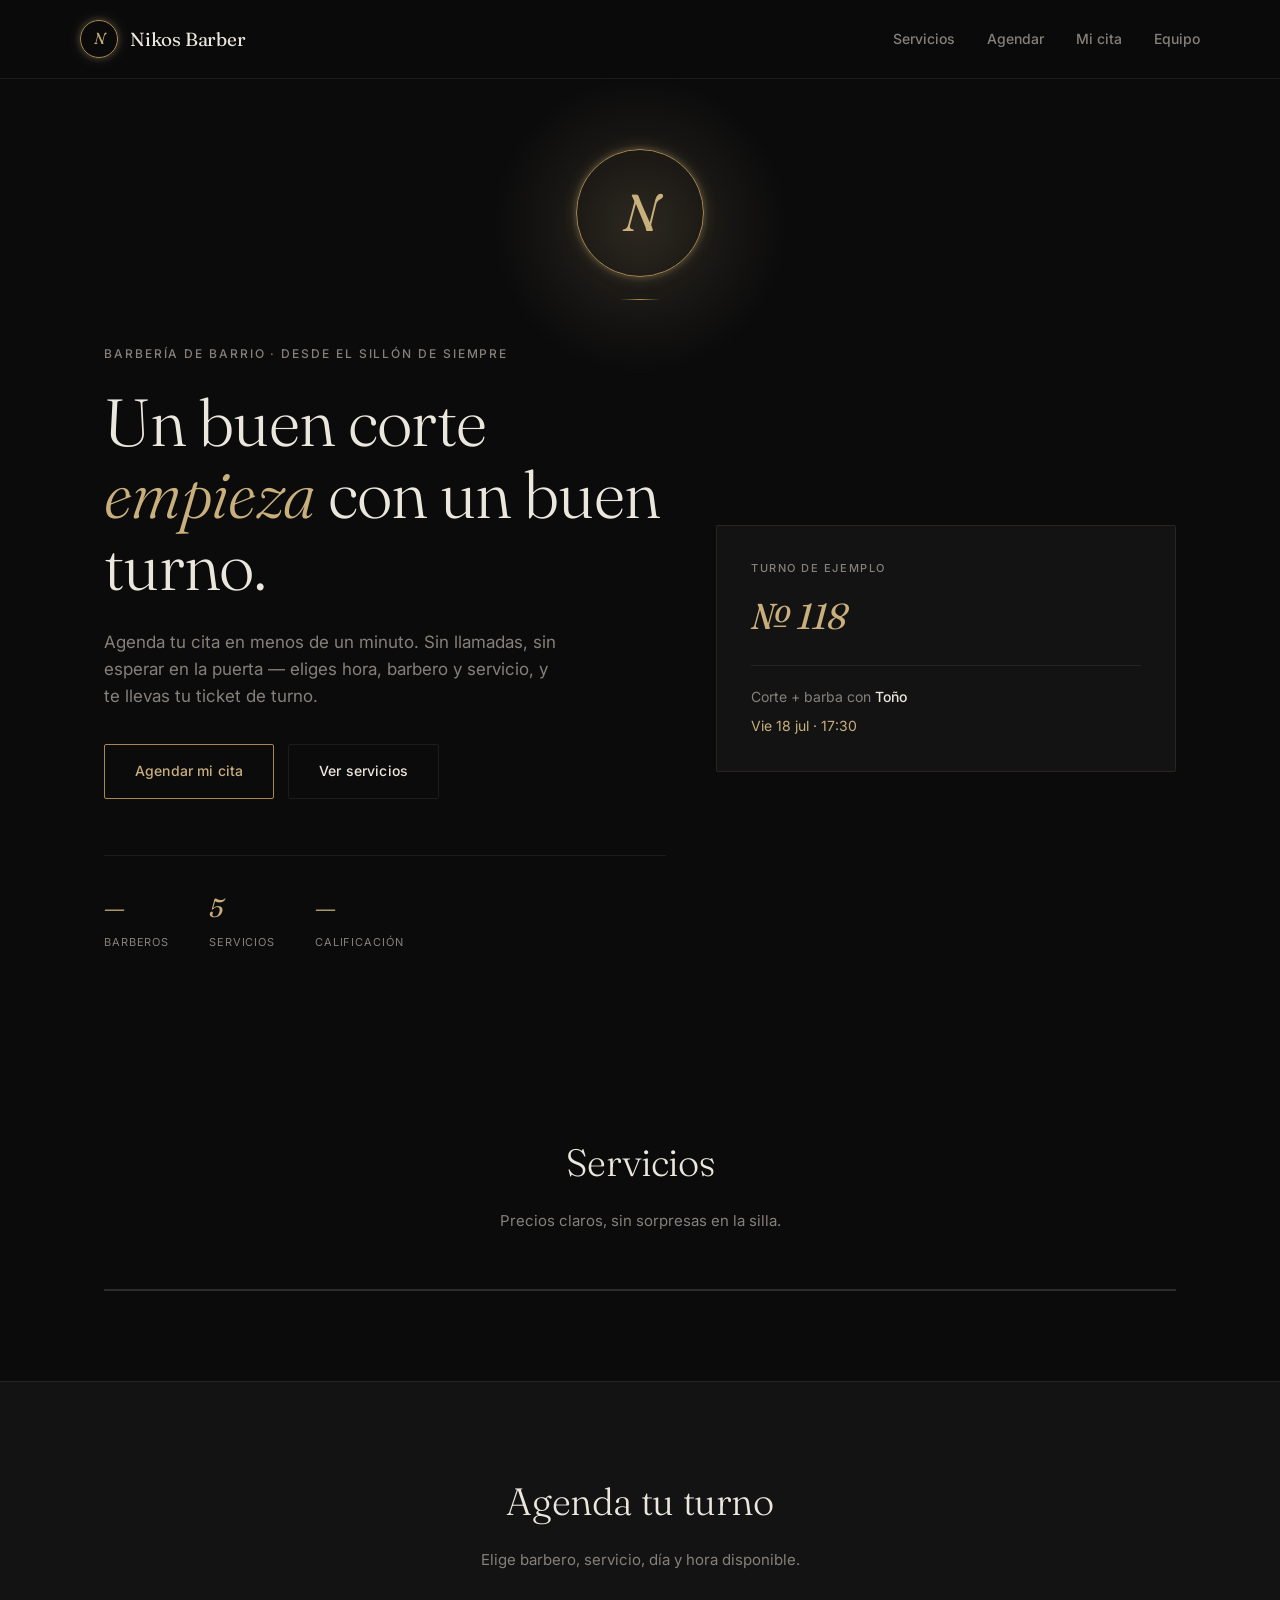
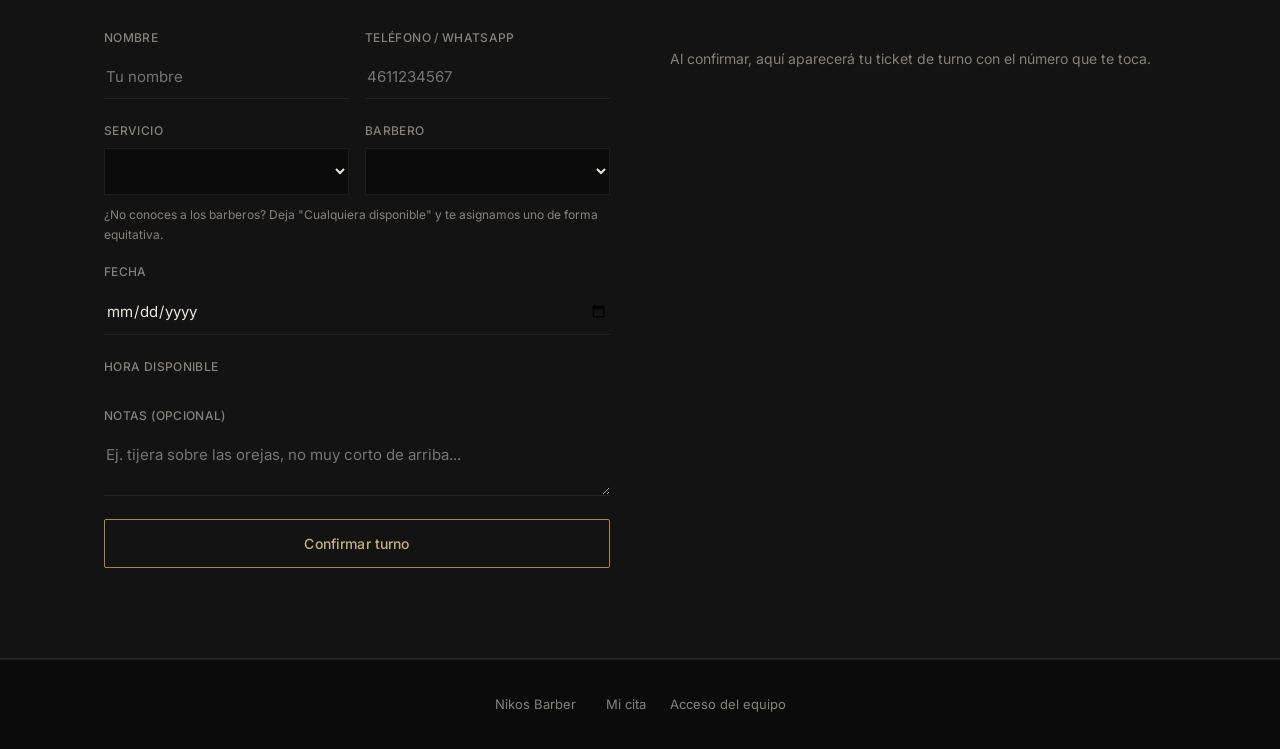
==== index.html @ 45c7dbe8 "Add files via upload" ====
<!DOCTYPE html>
<html lang="es">
<head>
<meta charset="UTF-8">
<meta name="viewport" content="width=device-width, initial-scale=1.0">
<title>Nikos Barber</title>
<link rel="stylesheet" href="style.css">
<style>
  header {
    position: sticky; top: 0; z-index: 50;
    background: rgba(11,11,12,0.9);
    backdrop-filter: blur(8px);
    border-bottom: 1px solid var(--linea-suave);
  }
  .nav {
    display: flex; align-items: center; justify-content: space-between;
    padding: 20px 0;
  }
  .marca { display: flex; align-items: center; gap: 12px; text-decoration: none; }
  .marca img { height: 40px; width: auto; }
  .marca span { font-size: 19px; }
  .nav-links { display: flex; gap: 32px; align-items: center; }
  .nav-links a { text-decoration: none; color: var(--tinta); font-size: 14px; font-weight: 500; }
  .nav-links a:hover { color: var(--dorado-claro); }

  .hero {
    padding: 70px 0 90px;
  }

  .marca-hero {
    position: relative;
    display: flex;
    flex-direction: column;
    align-items: center;
    margin-bottom: 44px;
  }
  .marca-hero-halo {
    position: absolute;
    top: 50%; left: 50%;
    width: 300px; height: 300px;
    transform: translate(-50%, -50%);
    background: radial-gradient(circle, rgba(201,175,124,0.18) 0%, rgba(201,175,124,0.06) 45%, transparent 72%);
    filter: blur(2px);
    pointer-events: none;
    animation: haloPulso 4.5s ease-in-out infinite;
  }
  @keyframes haloPulso {
    0%, 100% { opacity: 0.7; transform: translate(-50%, -50%) scale(0.96); }
    50%      { opacity: 1;   transform: translate(-50%, -50%) scale(1.04); }
  }
  .marca-hero-logo {
    position: relative;
    height: 128px;
    width: auto;
    z-index: 1;
    filter:
      drop-shadow(0 0 14px rgba(201,175,124,0.55))
      drop-shadow(0 0 34px rgba(201,175,124,0.28));
    animation: marcaAparece 1s cubic-bezier(.2,.8,.2,1) both;
  }
  .marca-hero-fallback {
    position: relative;
    z-index: 1;
    width: 128px;
    height: 128px;
    font-size: 52px;
  }
  .marca-hero-linea {
    width: 40px;
    height: 1px;
    background: linear-gradient(90deg, transparent, var(--dorado), transparent);
    margin-top: 22px;
  }

  @media (max-width: 640px) {
    .marca-hero-logo { height: 84px; }
    .marca-hero-fallback { width: 84px; height: 84px; font-size: 34px; }
    .marca-hero-halo { width: 210px; height: 210px; }
  }

  .eyebrow {
    font-family: 'Inter', sans-serif;
    font-size: 12px;
    font-weight: 500;
    letter-spacing: 0.16em;
    text-transform: uppercase;
    color: var(--tinta);
    margin-bottom: 24px;
  }
  .hero h1 {
    font-weight: 300;
    font-size: clamp(40px, 5.2vw, 68px);
    line-height: 1.08;
    margin-bottom: 26px;
  }
  .hero h1 em { color: var(--dorado-claro); font-style: italic; }
  .hero p { color: var(--tinta); font-size: 17px; max-width: 460px; margin-bottom: 34px; font-weight: 400; }
  .hero-cta { display: flex; gap: 14px; flex-wrap: wrap; }
  .hero-stats { display: flex; gap: 40px; margin-top: 56px; padding-top: 32px; border-top: 1px solid var(--linea-suave); }
  .hero-stats div span { display: block; font-family: 'Fraunces', serif; font-style: italic; font-weight: 400; font-size: 26px; color: var(--dorado-claro); }
  .hero-stats div small { color: var(--tinta); font-size: 11px; text-transform: uppercase; letter-spacing: 0.08em; }

  .hero-visual {
    background: var(--negro-alt);
    border: 1px solid var(--linea);
    border-radius: var(--radio);
    padding: 34px;
  }
  .hero-visual .ticket-eyebrow { margin-bottom: 10px; }

  section { padding: 90px 0; }
  .seccion-titulo { text-align: center; margin-bottom: 56px; }
  .seccion-titulo h2 { font-weight: 300; font-size: clamp(28px, 4vw, 38px); margin-bottom: 12px; }
  .seccion-titulo p { color: var(--tinta); }

  .servicios-grid {
    display: grid;
    grid-template-columns: repeat(auto-fit, minmax(220px, 1fr));
    gap: 1px;
    background: var(--linea-suave);
    border: 1px solid var(--linea-suave);
  }
  .servicio-card {
    background: var(--negro);
    padding: 28px 24px;
    transition: background .15s ease;
  }
  .servicio-card:hover { background: var(--negro-alt); }
  .servicio-card h3 { font-family: 'Fraunces', serif; font-weight: 400; font-size: 19px; margin-bottom: 6px; }
  .servicio-card .precio { font-family: 'Fraunces', serif; font-style: italic; color: var(--dorado-claro); font-size: 21px; margin-top: 16px; display: block; }
  .servicio-card .minutos { color: var(--tinta); font-size: 12px; letter-spacing: 0.04em; text-transform: uppercase; }

  #agendar { background: var(--negro-alt); border-top: 1px solid var(--linea-suave); border-bottom: 1px solid var(--linea-suave); }
  .agendar-grid { display: grid; grid-template-columns: 1fr 1fr; gap: 60px; align-items: start; }
  .fila-2 { display: grid; grid-template-columns: 1fr 1fr; gap: 16px; }
  .fila-3 { display: grid; grid-template-columns: 1fr 1fr 1fr; gap: 16px; }

  .ayuda-campo { font-size: 12px; color: var(--tinta); margin-top: -12px; margin-bottom: 18px; }

  .modalidad-grupo { display: grid; grid-template-columns: 1fr 1fr; gap: 10px; }
  .modalidad-opcion {
    display: flex; align-items: center; gap: 8px;
    border: 1px solid var(--linea-suave);
    border-radius: var(--radio);
    padding: 12px 14px;
    cursor: pointer;
    font-size: 13px;
    transition: border-color .15s ease, background .15s ease;
  }
  .modalidad-opcion:has(input:checked) { border-color: var(--dorado); background: rgba(169,136,79,0.06); }
  .modalidad-opcion input { width: auto; margin: 0; accent-color: var(--dorado); }
  .modalidad-opcion em { display: block; font-style: normal; color: var(--dorado-claro); font-size: 11.5px; margin-top: 2px; }

  .precio-total {
    text-align: right;
    font-size: 14px;
    color: var(--tinta);
    margin: -6px 0 18px;
  }
  .precio-total strong { color: var(--dorado-claro); font-family: 'Fraunces', serif; font-style: italic; font-size: 18px; font-weight: 400; }

  .horarios-grid {
    display: grid;
    grid-template-columns: repeat(auto-fill, minmax(72px, 1fr));
    gap: 8px;
    margin-top: 6px;
  }
  .hora-btn {
    padding: 10px 4px;
    text-align: center;
    border: 1px solid var(--linea-suave);
    border-radius: var(--radio);
    background: transparent;
    color: var(--marfil);
    font-family: 'Inter', sans-serif;
    font-size: 13px;
    cursor: pointer;
    transition: all .12s ease;
  }
  .hora-btn:hover:not(.ocupada) { border-color: var(--dorado); }
  .hora-btn.activa { background: var(--dorado); color: var(--negro); border-color: var(--dorado); font-weight: 600; }
  .hora-btn.ocupada { opacity: 0.25; cursor: not-allowed; text-decoration: line-through; }

  #resultado-ticket { display: none; }
  .ticket-acciones { display: flex; gap: 10px; margin-top: 20px; flex-wrap: wrap; }
  .ticket-acciones .btn { flex: 1; padding: 12px 16px; font-size: 13px; }
  .seguimiento-nota { font-size: 13px; color: var(--tinta); margin-top: 16px; }
  .seguimiento-nota a { color: var(--dorado-claro); text-decoration: none; border-bottom: 1px solid var(--dorado-op); }

  footer {
    border-top: 1px solid var(--linea-suave);
    padding: 34px 0;
    color: var(--tinta);
    font-size: 13px;
    display: flex;
    justify-content: space-between;
    flex-wrap: wrap;
    gap: 10px;
  }
  footer a { color: var(--tinta); text-decoration: none; margin-left: 20px; }
  footer a:hover { color: var(--dorado-claro); }

  @media (max-width: 860px) {
    .hero { grid-template-columns: 1fr; padding-top: 50px; }
    .agendar-grid { grid-template-columns: 1fr; gap: 34px; }
    .fila-2, .fila-3 { grid-template-columns: 1fr; }
    .hero-stats { flex-wrap: wrap; }
  }

  @media (max-width: 640px) {
    .nav { padding: 14px 0; }
    .nav-links { gap: 16px; flex-wrap: wrap; justify-content: flex-end; }
    .nav-links a { font-size: 12.5px; }
    .marca span { display: none; } /* en pantallas chicas, solo el logo */
    .marca img { height: 32px; }

    .hero { padding: 40px 0 60px; }
    .hero-cta { flex-direction: column; }
    .hero-cta .btn { width: 100%; }
    .hero-stats { gap: 24px; row-gap: 14px; }

    .modalidad-grupo { grid-template-columns: 1fr; }
    .ticket-acciones { flex-direction: column; }
    .ticket-acciones .btn { flex: none; width: 100%; }
    .precio-total { text-align: left; }

    .servicio-card { padding: 22px 18px; }
    section { padding: 56px 0; }
  }
</style>
</head>
<body>

<header>
  <div class="wrap nav">
    <a href="index.html" class="marca">
      <img src="logo.png" alt="Nikos Barber" onerror="this.style.display='none'; document.getElementById('marca-fallback').style.display='flex';">
      <div class="pole" id="marca-fallback" style="display:none;"></div>
      <span class="display">Nikos Barber</span>
    </a>
    <nav class="nav-links">
      <a href="#servicios">Servicios</a>
      <a href="#agendar">Agendar</a>
      <a href="seguimiento.html">Mi cita</a>
      <a href="login.html">Equipo</a>
    </nav>
  </div>
</header>

<section class="hero">
  <div class="wrap">
    <div class="marca-hero">
      <div class="marca-hero-halo"></div>
      <img src="logo.png" alt="Nikos Barber" class="marca-hero-logo" onerror="this.style.display='none'; document.getElementById('marca-hero-fallback').style.display='flex';">
      <div class="pole marca-hero-fallback" id="marca-hero-fallback" style="display:none;"></div>
      <div class="marca-hero-linea"></div>
    </div>
  </div>
  <div class="wrap" style="display:grid; grid-template-columns: 1.1fr 0.9fr; gap:50px; align-items:center;">
    <div>
      <div class="eyebrow">Barbería de barrio · desde el sillón de siempre</div>
      <h1>Un buen corte <br><em>empieza</em> con un buen turno.</h1>
      <p>Agenda tu cita en menos de un minuto. Sin llamadas, sin esperar en la puerta — eliges hora, barbero y servicio, y te llevas tu ticket de turno.</p>
      <div class="hero-cta">
        <a href="#agendar" class="btn btn-dorado">Agendar mi cita</a>
        <a href="#servicios" class="btn btn-fantasma">Ver servicios</a>
      </div>
      <div class="hero-stats" id="hero-stats">
        <div><span id="stat-barberos">—</span><small>Barberos</small></div>
        <div><span>5</span><small>Servicios</small></div>
        <div><span id="stat-calif">—</span><small>Calificación</small></div>
      </div>
    </div>
    <div class="hero-visual">
      <div class="ticket-eyebrow">Turno de ejemplo</div>
      <div class="ticket-numero">№ 118</div>
      <div class="ticket-perforado">
        <p style="margin:0 0 6px; color:var(--tinta); font-size:14px;">Corte + barba con <strong style="color:var(--marfil); font-weight:500;">Toño</strong></p>
        <p style="margin:0; color:var(--dorado-claro); font-size:14px;">Vie 18 jul · 17:30</p>
      </div>
    </div>
  </div>
</section>

<section id="servicios">
  <div class="wrap">
    <div class="seccion-titulo">
      <h2>Servicios</h2>
      <p>Precios claros, sin sorpresas en la silla.</p>
    </div>
    <div class="servicios-grid" id="lista-servicios"></div>
  </div>
</section>

<section id="agendar">
  <div class="wrap">
    <div class="seccion-titulo">
      <h2>Agenda tu turno</h2>
      <p>Elige barbero, servicio, día y hora disponible.</p>
    </div>

    <div class="agendar-grid">
      <form id="form-cita">
        <div class="fila-2">
          <div class="campo">
            <label for="nombre">Nombre</label>
            <input type="text" id="nombre" required placeholder="Tu nombre">
          </div>
          <div class="campo">
            <label for="telefono">Teléfono / WhatsApp</label>
            <input type="tel" id="telefono" required placeholder="4611234567">
          </div>
        </div>

        <div class="fila-2">
          <div class="campo">
            <label for="servicio">Servicio</label>
            <select id="servicio" required></select>
          </div>
          <div class="campo">
            <label for="barbero">Barbero</label>
            <select id="barbero" required></select>
          </div>
        </div>
        <p class="ayuda-campo" id="ayuda-barbero">¿No conoces a los barberos? Deja "Cualquiera disponible" y te asignamos uno de forma equitativa.</p>

        <div class="campo" id="campo-modalidad" style="display:none;">
          <label>¿Dónde te atendemos?</label>
          <div class="modalidad-grupo">
            <label class="modalidad-opcion">
              <input type="radio" name="modalidad" value="local" checked>
              <span>En el local</span>
            </label>
            <label class="modalidad-opcion">
              <input type="radio" name="modalidad" value="domicilio">
              <span>A domicilio <em id="texto-recargo"></em></span>
            </label>
          </div>
        </div>

        <div class="campo">
          <label for="fecha">Fecha</label>
          <input type="date" id="fecha" required>
        </div>

        <div class="campo">
          <label>Hora disponible</label>
          <div class="horarios-grid" id="horarios"></div>
          <input type="hidden" id="hora" required>
        </div>

        <div class="campo">
          <label for="notas">Notas (opcional)</label>
          <textarea id="notas" rows="2" placeholder="Ej. tijera sobre las orejas, no muy corto de arriba..."></textarea>
        </div>

        <p class="precio-total" id="precio-total"></p>

        <button type="submit" class="btn btn-dorado" style="width:100%;">Confirmar turno</button>
      </form>

      <div>
        <div class="ticket" id="resultado-ticket">
          <div class="ticket-eyebrow">Tu turno quedó agendado</div>
          <div class="ticket-numero" id="tk-numero">№ —</div>
          <div class="ticket-perforado">
            <p style="margin:0 0 4px;"><strong id="tk-nombre"></strong></p>
            <p style="margin:0 0 4px; color:var(--dorado-claro); font-weight:500;" id="tk-servicio"></p>
            <p style="margin:0 0 4px; color:var(--tinta);" id="tk-barbero"></p>
            <p style="margin:0 0 4px; color:var(--marfil); font-weight:500;" id="tk-fechahora"></p>
            <p style="margin:0 0 4px; color:var(--tinta);" id="tk-modalidad"></p>
            <p style="margin:0; color:var(--dorado-claro); font-weight:600;" id="tk-total"></p>
          </div>
          <div class="ticket-acciones">
            <button type="button" class="btn btn-dorado" id="btn-descargar-pdf">Descargar ticket (PDF)</button>
          </div>
          <p class="seguimiento-nota">Con tu número de ticket y tu teléfono puedes <a href="seguimiento.html">darle seguimiento a tu cita y calificar el servicio</a> una vez que te atiendan.</p>
        </div>
        <div id="placeholder-ticket" style="color:var(--tinta); font-size:14px; padding-top: 20px;">
          Al confirmar, aquí aparecerá tu ticket de turno con el número que te toca.
        </div>
      </div>
    </div>
  </div>
</section>

<footer>
  <div class="wrap" style="display:flex; justify-content:space-between; flex-wrap:wrap; gap:10px;">
    <span>Nikos Barber</span>
    <span>
      <a href="seguimiento.html">Mi cita</a>
      <a href="login.html">Acceso del equipo</a>
    </span>
  </div>
</footer>

<script src="https://cdnjs.cloudflare.com/ajax/libs/jspdf/2.5.1/jspdf.umd.min.js"></script>
<script type="module">
  import { DB, mostrarToast, formatearFecha } from './data.js';

  // --- poblar selects de servicios y barberos ---
  const selServicio = document.getElementById('servicio');
  const selBarbero = document.getElementById('barbero');
  const listaServicios = document.getElementById('lista-servicios');

  const servicios = await DB.obtenerServicios();
  servicios.forEach(s => {
    const opt = document.createElement('option');
    opt.value = s.id;
    opt.textContent = `${s.nombre} — $${s.precio}`;
    selServicio.appendChild(opt);

    const card = document.createElement('div');
    card.className = 'servicio-card';
    card.innerHTML = `<h3>${s.nombre}</h3><span class="minutos">${s.minutos} min</span><span class="precio">$${s.precio}</span>`;
    listaServicios.appendChild(card);
  });

  const barberosActivos = await DB.barberosActivos();

  const optAuto = document.createElement('option');
  optAuto.value = 'auto';
  optAuto.textContent = 'Cualquiera disponible (recomendado)';
  selBarbero.appendChild(optAuto);

  barberosActivos.forEach(b => {
    const opt = document.createElement('option');
    opt.value = b.id;
    opt.textContent = b.nombre;
    selBarbero.appendChild(opt);
  });

  selBarbero.value = 'auto';

  // --- modalidad (local / domicilio) ---
  const configDomicilio = await DB.obtenerConfigDomicilio();
  const campoModalidad = document.getElementById('campo-modalidad');
  const textoRecargo = document.getElementById('texto-recargo');
  const radiosModalidad = document.querySelectorAll('input[name="modalidad"]');

  if (configDomicilio.activo) {
    campoModalidad.style.display = 'block';
    textoRecargo.textContent = `(+$${configDomicilio.recargo})`;
  }

  function modalidadActual() {
    if (!configDomicilio.activo) return 'local';
    const marcado = document.querySelector('input[name="modalidad"]:checked');
    return marcado ? marcado.value : 'local';
  }

  function precioServicioActual() {
    const opt = servicios.find(s => s.id === selServicio.value);
    return opt ? opt.precio : 0;
  }

  function actualizarPrecioTotal() {
    const base = precioServicioActual();
    const esDomicilio = modalidadActual() === 'domicilio';
    const total = base + (esDomicilio ? Number(configDomicilio.recargo) : 0);
    const elPrecio = document.getElementById('precio-total');
    elPrecio.innerHTML = esDomicilio
      ? `Servicio $${base} + domicilio $${configDomicilio.recargo} = <strong>$${total}</strong>`
      : `Total: <strong>$${total}</strong>`;
  }

  selServicio.addEventListener('change', actualizarPrecioTotal);
  radiosModalidad.forEach(r => r.addEventListener('change', actualizarPrecioTotal));
  actualizarPrecioTotal();

  // --- stats del hero ---
  document.getElementById('stat-barberos').textContent = barberosActivos.length;
  const califGeneral = await DB.promedioCalificacion(null);
  document.getElementById('stat-calif').textContent = califGeneral ? `${califGeneral.promedio}★` : 'Nueva';

  // --- fecha mínima: hoy ---
  const inputFecha = document.getElementById('fecha');
  const hoy = new Date().toISOString().split('T')[0];
  inputFecha.min = hoy;
  inputFecha.value = hoy;

  // --- horarios: se recalculan con datos EN VIVO de Firestore ---
  // (así, si alguien agenda esa misma hora desde otro dispositivo,
  // la cuadrícula se actualiza sola al instante, sin que tengas que
  // tocar nada ni recargar la página)
  const contHorarios = document.getElementById('horarios');
  const inputHora = document.getElementById('hora');
  const HORARIOS_DEL_DIA = await DB.obtenerHorarios();
  let citasEnVivo = [];

  function estaOcupada(barberoId, fecha, hora) {
    return citasEnVivo.some(c =>
      c.barberoId === barberoId && c.fecha === fecha && c.hora === hora && c.estado !== 'cancelada'
    );
  }

  function hayLibreEnVivo(fecha, hora) {
    return barberosActivos.some(b => !estaOcupada(b.id, fecha, hora));
  }

  function renderHorarios() {
    inputHora.value = '';
    const fecha = inputFecha.value;
    const barberoId = selBarbero.value;

    const disponibles = barberoId === 'auto'
      ? HORARIOS_DEL_DIA.filter(h => hayLibreEnVivo(fecha, h))
      : HORARIOS_DEL_DIA.filter(h => !estaOcupada(barberoId, fecha, h));

    contHorarios.innerHTML = '';

    if (disponibles.length === 0) {
      const aviso = document.createElement('p');
      aviso.style.cssText = 'color:var(--tinta); font-size:14px; grid-column: 1 / -1; margin:0;';
      aviso.textContent = barberoId === 'auto'
        ? 'No quedan horarios libres con ningún barbero en esta fecha. Prueba otro día.'
        : 'No quedan horarios libres con este barbero en esta fecha. Prueba otro día o barbero.';
      contHorarios.appendChild(aviso);
      return;
    }

    disponibles.forEach(h => {
      const btn = document.createElement('div');
      btn.className = 'hora-btn';
      btn.textContent = h;
      btn.addEventListener('click', () => {
        document.querySelectorAll('.hora-btn.activa').forEach(el => el.classList.remove('activa'));
        btn.classList.add('activa');
        inputHora.value = h;
      });
      contHorarios.appendChild(btn);
    });
  }

  // conexión en tiempo real: cada vez que cambian las citas (desde
  // cualquier dispositivo), se vuelve a pintar la cuadrícula sola
  DB.escucharCitas((citas) => {
    citasEnVivo = citas;
    renderHorarios();
  });

  inputFecha.addEventListener('change', renderHorarios);
  selBarbero.addEventListener('change', renderHorarios);

  // --- envío del formulario ---
  let ultimaCita = null;

  document.getElementById('form-cita').addEventListener('submit', async (e) => {
    e.preventDefault();

    if (!inputHora.value) {
      mostrarToast('Elige un horario disponible.');
      return;
    }

    const btnSubmit = e.target.querySelector('button[type="submit"]');
    btnSubmit.disabled = true;
    btnSubmit.textContent = 'Agendando…';

    try {
      let barberoId = selBarbero.value;

      if (barberoId === 'auto') {
        const asignado = await DB.asignarBarberoEquitativo(inputFecha.value, inputHora.value);
        if (!asignado) {
          mostrarToast('Justo se ocupó ese horario. Elige otra hora.');
          renderHorarios();
          btnSubmit.disabled = false;
          btnSubmit.textContent = 'Confirmar turno';
          return;
        }
        barberoId = asignado.id;
      } else if (await DB.horaOcupada(barberoId, inputFecha.value, inputHora.value)) {
        mostrarToast('Justo se ocupó ese horario con este barbero. Elige otro.');
        renderHorarios();
        btnSubmit.disabled = false;
        btnSubmit.textContent = 'Confirmar turno';
        return;
      }

      const cita = await DB.crearCita({
        nombre: document.getElementById('nombre').value.trim(),
        telefono: document.getElementById('telefono').value.trim(),
        servicioId: selServicio.value,
        barberoId: barberoId,
        fecha: inputFecha.value,
        hora: inputHora.value,
        notas: document.getElementById('notas').value.trim(),
        modalidad: modalidadActual()
      });

      ultimaCita = cita;
      const servicio = await DB.servicio(cita.servicioId);
      const barbero = await DB.barbero(cita.barberoId);

      document.getElementById('tk-numero').textContent = `№ ${cita.numero}`;
      document.getElementById('tk-nombre').textContent = cita.nombre;
      document.getElementById('tk-servicio').textContent = `${servicio.nombre}`;
      document.getElementById('tk-barbero').textContent = `Con ${barbero.nombre}`;
      document.getElementById('tk-fechahora').textContent = `${formatearFecha(cita.fecha)} · ${cita.hora}`;
      document.getElementById('tk-modalidad').textContent = cita.modalidad === 'domicilio' ? 'A domicilio' : 'En el local';
      document.getElementById('tk-total').textContent = `Total: $${cita.precioTotal}`;

      document.getElementById('resultado-ticket').style.display = 'block';
      document.getElementById('placeholder-ticket').style.display = 'none';

      mostrarToast(`¡Turno confirmado con ${barbero.nombre}! Guarda tu ticket.`);
      e.target.reset();
      inputFecha.value = hoy;
      selBarbero.value = 'auto';
      actualizarPrecioTotal();
      btnSubmit.disabled = false;
      btnSubmit.textContent = 'Confirmar turno';
      renderHorarios();
      document.getElementById('resultado-ticket').scrollIntoView({ behavior: 'smooth', block: 'nearest' });
    } catch (err) {
      console.error(err);
      mostrarToast(`No se pudo agendar: ${err.message || err}`);
      btnSubmit.disabled = false;
      btnSubmit.textContent = 'Confirmar turno';
    }
  });

  // --- generación del ticket en PDF ---
  function cargarLogoComoDataURL() {
    return new Promise((resolve) => {
      fetch('logo.png')
        .then(r => { if (!r.ok) throw new Error('sin logo'); return r.blob(); })
        .then(blob => {
          const lector = new FileReader();
          lector.onload = () => {
            const img = new Image();
            img.onload = () => resolve({ dataUrl: lector.result, w: img.naturalWidth, h: img.naturalHeight });
            img.onerror = () => resolve(null);
            img.src = lector.result;
          };
          lector.onerror = () => resolve(null);
          lector.readAsDataURL(blob);
        })
        .catch(() => resolve(null));
    });
  }

  async function generarTicketPDF(cita) {
    const { jsPDF } = window.jspdf;
    const anchoMM = 92, altoMM = 178;
    const doc = new jsPDF({ unit: 'mm', format: [anchoMM, altoMM] });

    const negro = [11, 11, 12];
    const dorado = [169, 136, 79];
    const doradoClaro = [201, 175, 124];
    const marfil = [236, 231, 221];
    const tinta = [134, 128, 122];

    doc.setFillColor(...negro);
    doc.rect(0, 0, anchoMM, altoMM, 'F');

    doc.setDrawColor(...dorado);
    doc.setLineWidth(0.3);
    doc.rect(4, 4, anchoMM - 8, altoMM - 8);

    let y = 16;

    const logo = await cargarLogoComoDataURL();
    if (logo) {
      const anchoLogo = 26;
      const altoLogo = anchoLogo * (logo.h / logo.w);
      doc.addImage(logo.dataUrl, 'PNG', (anchoMM - anchoLogo) / 2, y, anchoLogo, altoLogo);
      y += altoLogo + 8;
    } else {
      doc.setFont('times', 'italic');
      doc.setFontSize(20);
      doc.setTextColor(...doradoClaro);
      doc.text('Nikos Barber', anchoMM / 2, y + 6, { align: 'center' });
      y += 20;
    }

    doc.setFont('helvetica', 'normal');
    doc.setFontSize(8);
    doc.setTextColor(...tinta);
    doc.text('T I C K E T   D E   T U R N O', anchoMM / 2, y, { align: 'center' });
    y += 10;

    doc.setFont('times', 'italic');
    doc.setFontSize(34);
    doc.setTextColor(...doradoClaro);
    doc.text(`№ ${cita.numero}`, anchoMM / 2, y + 10, { align: 'center' });
    y += 20;

    doc.setDrawColor(...dorado);
    doc.setLineWidth(0.2);
    doc.setLineDashPattern([1, 1.2], 0);
    doc.line(10, y, anchoMM - 10, y);
    doc.setLineDashPattern([], 0);
    y += 10;

    const servicio = await DB.servicio(cita.servicioId);
    const barbero = await DB.barbero(cita.barberoId);

    const filas = [
      ['Cliente', cita.nombre],
      ['Servicio', servicio.nombre],
      ['Barbero', barbero ? barbero.nombre : '—'],
      ['Modalidad', cita.modalidad === 'domicilio' ? 'A domicilio' : 'En el local'],
      ['Fecha', formatearFecha(cita.fecha)],
      ['Hora', cita.hora],
      ['Total', `$${cita.precioTotal}`]
    ];
    if (cita.notas) filas.push(['Notas', cita.notas]);

    doc.setFontSize(9);
    filas.forEach(([label, valor]) => {
      doc.setTextColor(...tinta);
      doc.setFont('helvetica', 'normal');
      doc.text(label.toUpperCase(), 12, y);
      doc.setTextColor(...marfil);
      doc.setFont('helvetica', 'bold');
      const lineas = doc.splitTextToSize(String(valor), anchoMM - 24);
      doc.text(lineas, 12, y + 5);
      y += 5 + (lineas.length * 4.6) + 3;
    });

    y += 6;
    doc.setDrawColor(...dorado);
    doc.setLineWidth(0.2);
    doc.setLineDashPattern([1, 1.2], 0);
    doc.line(10, y, anchoMM - 10, y);
    doc.setLineDashPattern([], 0);
    y += 9;

    doc.setFont('helvetica', 'normal');
    doc.setFontSize(7.5);
    doc.setTextColor(...tinta);
    const nota = `Guarda este ticket. Con el № ${cita.numero} y tu teléfono puedes darle seguimiento a tu cita y calificar el servicio en la sección "Mi cita" del sitio.`;
    const lineasNota = doc.splitTextToSize(nota, anchoMM - 24);
    doc.text(lineasNota, anchoMM / 2, y, { align: 'center' });

    doc.save(`ticket-nikosbarber-${cita.numero}.pdf`);
  }

  document.getElementById('btn-descargar-pdf').addEventListener('click', () => {
    if (!ultimaCita) return;
    generarTicketPDF(ultimaCita);
  });
</script>

</body>
</html>
---- style.css ----
/* =========================================================
   LA NAVAJA — sistema visual (elegante / premium / sobrio)
   Paleta:
     --negro       #0b0b0c  fondo principal
     --negro-alt   #131314  paneles/tarjetas
     --negro-soft  #1a1a1b  hover/bordes suaves
     --marfil      #ece7dd  texto claro
     --dorado      #a9884f  acento, uso moderado
     --dorado-claro#c9af7c  hover/detalle
     --tinta       #86807a  texto secundario
   Tipografía:
     Display: 'Fraunces'  (serif ligera, itálica en detalles)
     Cuerpo:  'Inter'     (sans neutra, cuerpo/UI)
     Datos:   'JetBrains Mono' (números, uso mínimo)
   ========================================================= */

@import url('https://fonts.googleapis.com/css2?family=Fraunces:ital,opsz,wght@0,9..144,300;0,9..144,400;0,9..144,500;1,9..144,400;1,9..144,500&family=Inter:wght@400;500;600&family=JetBrains+Mono:wght@400;500&display=swap');

:root {
  --negro: #0b0b0c;
  --negro-alt: #131314;
  --negro-soft: #1a1a1b;
  --marfil: #ece7dd;
  --dorado: #a9884f;
  --dorado-claro: #c9af7c;
  --tinta: #86807a;
  --linea: rgba(169, 136, 79, 0.16);
  --linea-suave: rgba(236, 231, 221, 0.08);
  --radio: 2px;
  --sombra: 0 20px 50px rgba(0,0,0,0.5);
}

* { box-sizing: border-box; }

html { scroll-behavior: smooth; }

body {
  margin: 0;
  background: var(--negro);
  color: var(--marfil);
  font-family: 'Inter', sans-serif;
  line-height: 1.6;
  -webkit-font-smoothing: antialiased;
  font-size: 15px;
}

h1, h2, h3, .display {
  font-family: 'Fraunces', serif;
  font-weight: 400;
  letter-spacing: -0.01em;
  margin: 0;
}

.mono { font-family: 'JetBrains Mono', monospace; }

a { color: inherit; }

/* ---------- layout utilitario ---------- */
.wrap {
  max-width: 1120px;
  margin: 0 auto;
  padding: 0 24px;
  position: relative;
  z-index: 1;
}

.btn {
  display: inline-flex;
  align-items: center;
  justify-content: center;
  gap: 8px;
  padding: 15px 30px;
  border-radius: var(--radio);
  border: 1px solid transparent;
  font-family: 'Inter', sans-serif;
  font-weight: 500;
  font-size: 14px;
  letter-spacing: 0.01em;
  cursor: pointer;
  transition: background .2s ease, border-color .2s ease, color .2s ease;
  text-decoration: none;
}
.btn:active { transform: translateY(1px); }
.btn:focus-visible { outline: 1px solid var(--dorado); outline-offset: 3px; }

.btn-dorado {
  background: transparent;
  border-color: var(--dorado);
  color: var(--dorado-claro);
}
.btn-dorado:hover { background: var(--dorado); color: var(--negro); }

.btn-fantasma {
  background: transparent;
  border-color: var(--linea-suave);
  color: var(--marfil);
}
.btn-fantasma:hover { border-color: var(--tinta); }

.btn-vino {
  background: transparent;
  border-color: rgba(184, 110, 110, 0.4);
  color: #c98c8c;
}
.btn-vino:hover { background: rgba(184, 110, 110, 0.12); }

.badge {
  display: inline-block;
  padding: 4px 11px;
  border-radius: 100px;
  font-size: 11px;
  font-weight: 500;
  letter-spacing: 0.06em;
  text-transform: uppercase;
  font-family: 'Inter', sans-serif;
  background: transparent;
}
.badge-pendiente { color: var(--dorado-claro); border: 1px solid var(--linea); }
.badge-confirmada { color: #9fc9ac; border: 1px solid rgba(159,201,172,0.3); }
.badge-cancelada { color: #c98c8c; border: 1px solid rgba(201,140,140,0.3); }
.badge-completada { color: var(--tinta); border: 1px solid var(--linea-suave); }

input, select, textarea {
  width: 100%;
  background: transparent;
  border: none;
  border-bottom: 1px solid var(--linea-suave);
  color: var(--marfil);
  padding: 12px 2px;
  border-radius: 0;
  font-family: 'Inter', sans-serif;
  font-size: 15px;
  transition: border-color .2s ease;
}
input:focus, select:focus, textarea:focus {
  outline: none;
  border-color: var(--dorado);
}
select { background: var(--negro); border: 1px solid var(--linea-suave); padding: 12px 10px; }
select:focus { border-color: var(--dorado); }
label {
  display: block;
  font-size: 12px;
  color: var(--tinta);
  margin-bottom: 8px;
  font-weight: 500;
  letter-spacing: 0.03em;
  text-transform: uppercase;
}
.campo { margin-bottom: 22px; }

/* ---------- marca: logo con presencia — brillo, entrada y destello ---------- */
.marca img {
  filter:
    drop-shadow(0 0 5px rgba(201, 175, 124, 0.45))
    drop-shadow(0 0 14px rgba(201, 175, 124, 0.22));
  transition: transform 0.35s cubic-bezier(.2,.8,.2,1), filter 0.35s ease;
  animation: marcaAparece 0.9s cubic-bezier(.2,.8,.2,1) both;
}
.marca:hover img {
  transform: scale(1.08) rotate(-1.5deg);
  filter:
    drop-shadow(0 0 8px rgba(201, 175, 124, 0.65))
    drop-shadow(0 0 22px rgba(201, 175, 124, 0.35));
}

@keyframes marcaAparece {
  0%   { opacity: 0; transform: scale(0.7) rotate(-6deg); }
  60%  { opacity: 1; transform: scale(1.05) rotate(1deg); }
  100% { opacity: 1; transform: scale(1) rotate(0deg); }
}

/* monograma de respaldo (cuando no hay logo.png): mismo brillo + destello */
.pole {
  position: relative;
  width: 38px;
  height: 38px;
  border-radius: 50%;
  border: 1px solid var(--dorado);
  flex-shrink: 0;
  display: flex;
  align-items: center;
  justify-content: center;
  font-family: 'Fraunces', serif;
  font-style: italic;
  font-size: 16px;
  color: var(--dorado-claro);
  overflow: hidden;
  box-shadow:
    0 0 6px rgba(201, 175, 124, 0.35),
    0 0 16px rgba(201, 175, 124, 0.18);
  animation: marcaAparece 0.9s cubic-bezier(.2,.8,.2,1) both;
  transition: transform 0.35s ease, box-shadow 0.35s ease;
}
.marca:hover .pole {
  transform: scale(1.08) rotate(-1.5deg);
  box-shadow:
    0 0 10px rgba(201, 175, 124, 0.55),
    0 0 24px rgba(201, 175, 124, 0.3);
}
.pole::before { content: "N"; position: relative; z-index: 1; }
.pole::after {
  content: "";
  position: absolute;
  top: -60%;
  left: -70%;
  width: 45%;
  height: 220%;
  background: linear-gradient(115deg, transparent, rgba(255,255,255,0.5), transparent);
  transform: rotate(20deg);
  animation: brilloPasa 5.5s ease-in-out infinite;
}
@keyframes brilloPasa {
  0%   { left: -70%; }
  35%  { left: 150%; }
  100% { left: 150%; }
}
@media (prefers-reduced-motion: reduce) {
  .marca img, .pole { animation: none; }
  .pole::after { display: none; }
}

/* ---------- ticket de turno: elemento firma, ahora sobrio ---------- */
.ticket {
  position: relative;
  background: var(--negro-alt);
  border: 1px solid var(--linea);
  border-radius: var(--radio);
  padding: 32px 30px;
}
.ticket-perforado {
  position: relative;
  border-top: 1px solid var(--linea-suave);
  margin-top: 20px;
  padding-top: 20px;
}
.ticket-numero {
  font-family: 'Fraunces', serif;
  font-style: italic;
  font-weight: 400;
  font-size: 36px;
  color: var(--dorado-claro);
  letter-spacing: 0;
}
.ticket-eyebrow {
  font-family: 'Inter', sans-serif;
  font-size: 11px;
  font-weight: 500;
  letter-spacing: 0.14em;
  text-transform: uppercase;
  color: var(--tinta);
}

/* ---------- scrollbar discreta ---------- */
::-webkit-scrollbar { width: 8px; }
::-webkit-scrollbar-track { background: var(--negro); }
::-webkit-scrollbar-thumb { background: var(--negro-soft); border-radius: 10px; }

.toast {
  position: fixed;
  bottom: 24px;
  right: 24px;
  background: var(--negro-alt);
  border: 1px solid var(--linea);
  color: var(--marfil);
  padding: 14px 20px;
  border-radius: var(--radio);
  box-shadow: var(--sombra);
  font-size: 14px;
  z-index: 999;
  transform: translateY(20px);
  opacity: 0;
  transition: all .25s ease;
  max-width: 320px;
}
.toast.mostrar { transform: translateY(0); opacity: 1; }

@media (max-width: 720px) {
  .wrap { padding: 0 16px; }
}
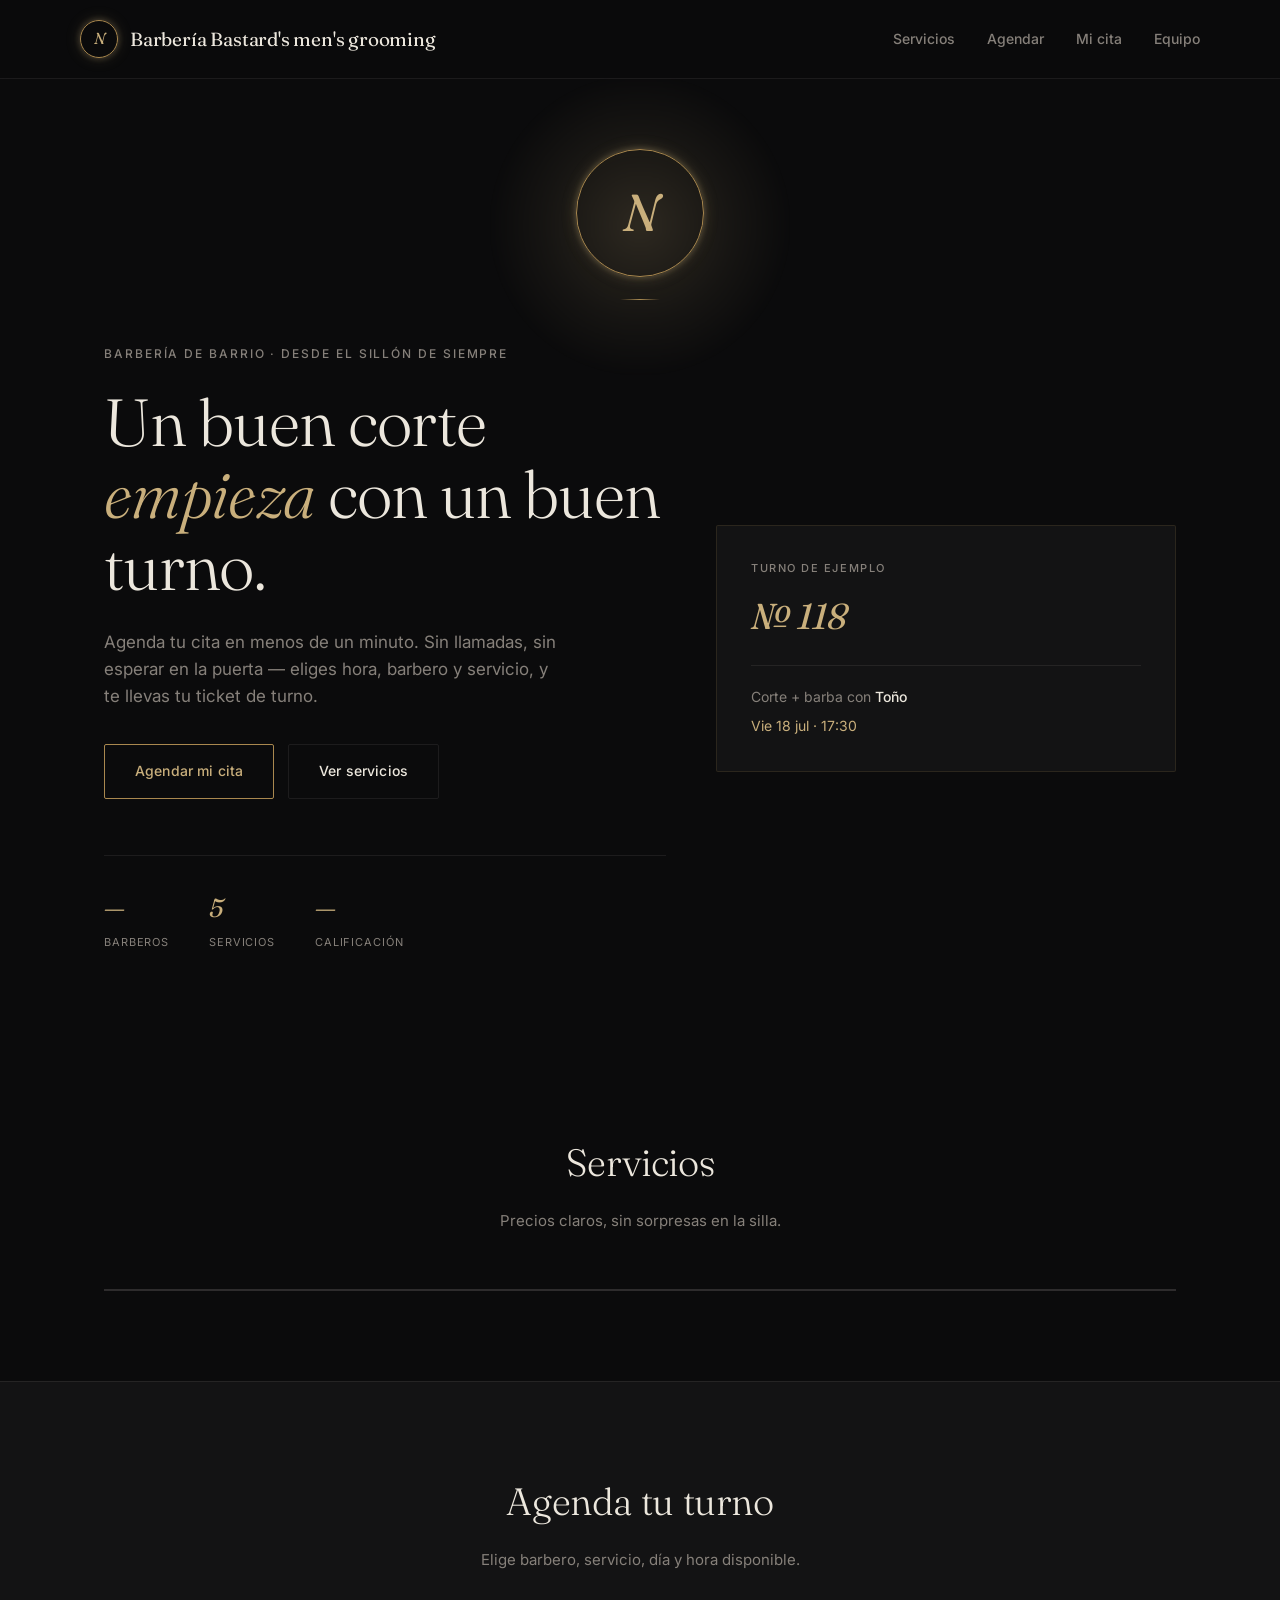
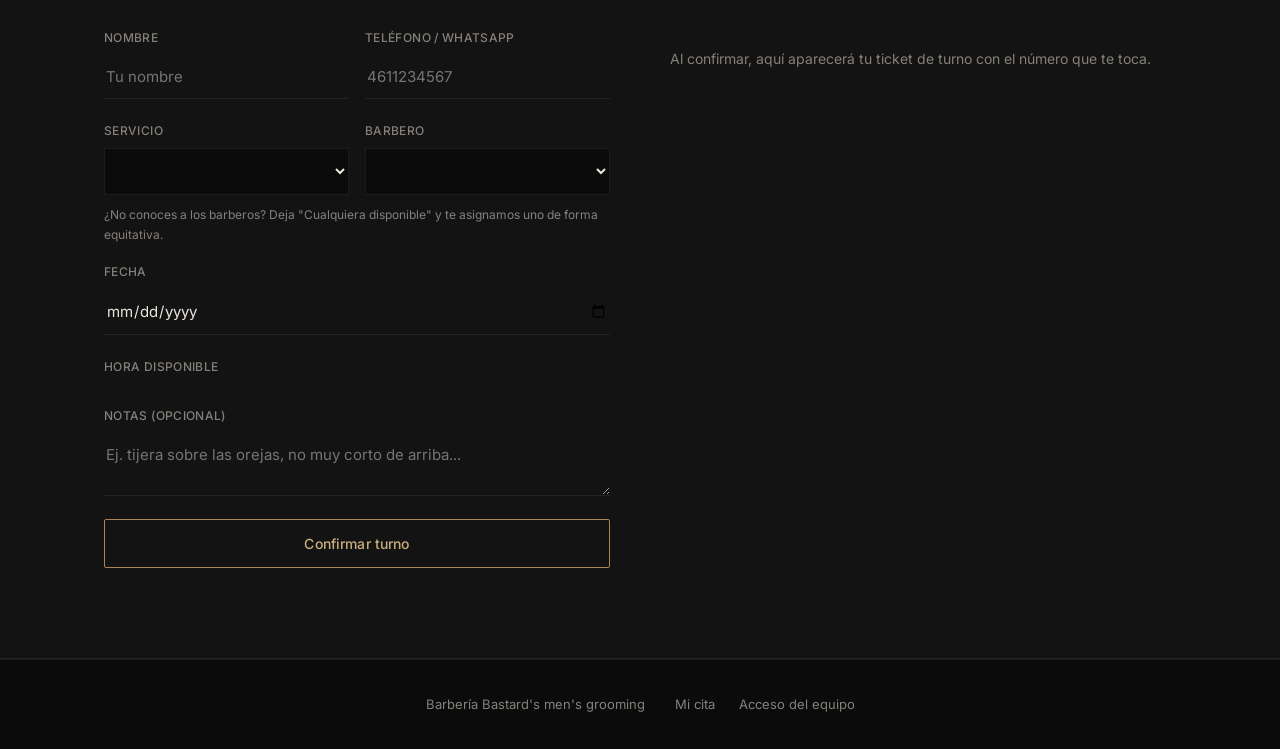
==== commit 1fd3d3ff: "Update index.html" ====
--- a/index.html
+++ b/index.html
@@ -3,7 +3,7 @@
 <head>
 <meta charset="UTF-8">
 <meta name="viewport" content="width=device-width, initial-scale=1.0">
-<title>Nikos Barber</title>
+<title>Barbería Bastard's men's grooming</title>
 <link rel="stylesheet" href="style.css">
 <style>
   header {
@@ -234,9 +234,9 @@
 <header>
   <div class="wrap nav">
     <a href="index.html" class="marca">
-      <img src="logo.png" alt="Nikos Barber" onerror="this.style.display='none'; document.getElementById('marca-fallback').style.display='flex';">
+      <img src="logo.png" alt="Barbería Bastard's men's grooming" onerror="this.style.display='none'; document.getElementById('marca-fallback').style.display='flex';">
       <div class="pole" id="marca-fallback" style="display:none;"></div>
-      <span class="display">Nikos Barber</span>
+      <span class="display">Barbería Bastard's men's grooming</span>
     </a>
     <nav class="nav-links">
       <a href="#servicios">Servicios</a>
@@ -251,7 +251,7 @@
   <div class="wrap">
     <div class="marca-hero">
       <div class="marca-hero-halo"></div>
-      <img src="logo.png" alt="Nikos Barber" class="marca-hero-logo" onerror="this.style.display='none'; document.getElementById('marca-hero-fallback').style.display='flex';">
+      <img src="logo.png" alt="Barbería Bastard's men's grooming" class="marca-hero-logo" onerror="this.style.display='none'; document.getElementById('marca-hero-fallback').style.display='flex';">
       <div class="pole marca-hero-fallback" id="marca-hero-fallback" style="display:none;"></div>
       <div class="marca-hero-linea"></div>
     </div>
@@ -386,7 +386,7 @@
 
 <footer>
   <div class="wrap" style="display:flex; justify-content:space-between; flex-wrap:wrap; gap:10px;">
-    <span>Nikos Barber</span>
+    <span>Barbería Bastard's men's grooming</span>
     <span>
       <a href="seguimiento.html">Mi cita</a>
       <a href="login.html">Acceso del equipo</a>
@@ -671,7 +671,7 @@
       doc.setFont('times', 'italic');
       doc.setFontSize(20);
       doc.setTextColor(...doradoClaro);
-      doc.text('Nikos Barber', anchoMM / 2, y + 6, { align: 'center' });
+      doc.text('Barbería Bastard's men's grooming', anchoMM / 2, y + 6, { align: 'center' });
       y += 20;
     }
 
@@ -735,7 +735,7 @@
     const lineasNota = doc.splitTextToSize(nota, anchoMM - 24);
     doc.text(lineasNota, anchoMM / 2, y, { align: 'center' });
 
-    doc.save(`ticket-nikosbarber-${cita.numero}.pdf`);
+    doc.save(`ticket-Barbería Bastard's men's grooming-${cita.numero}.pdf`);
   }
 
   document.getElementById('btn-descargar-pdf').addEventListener('click', () => {
